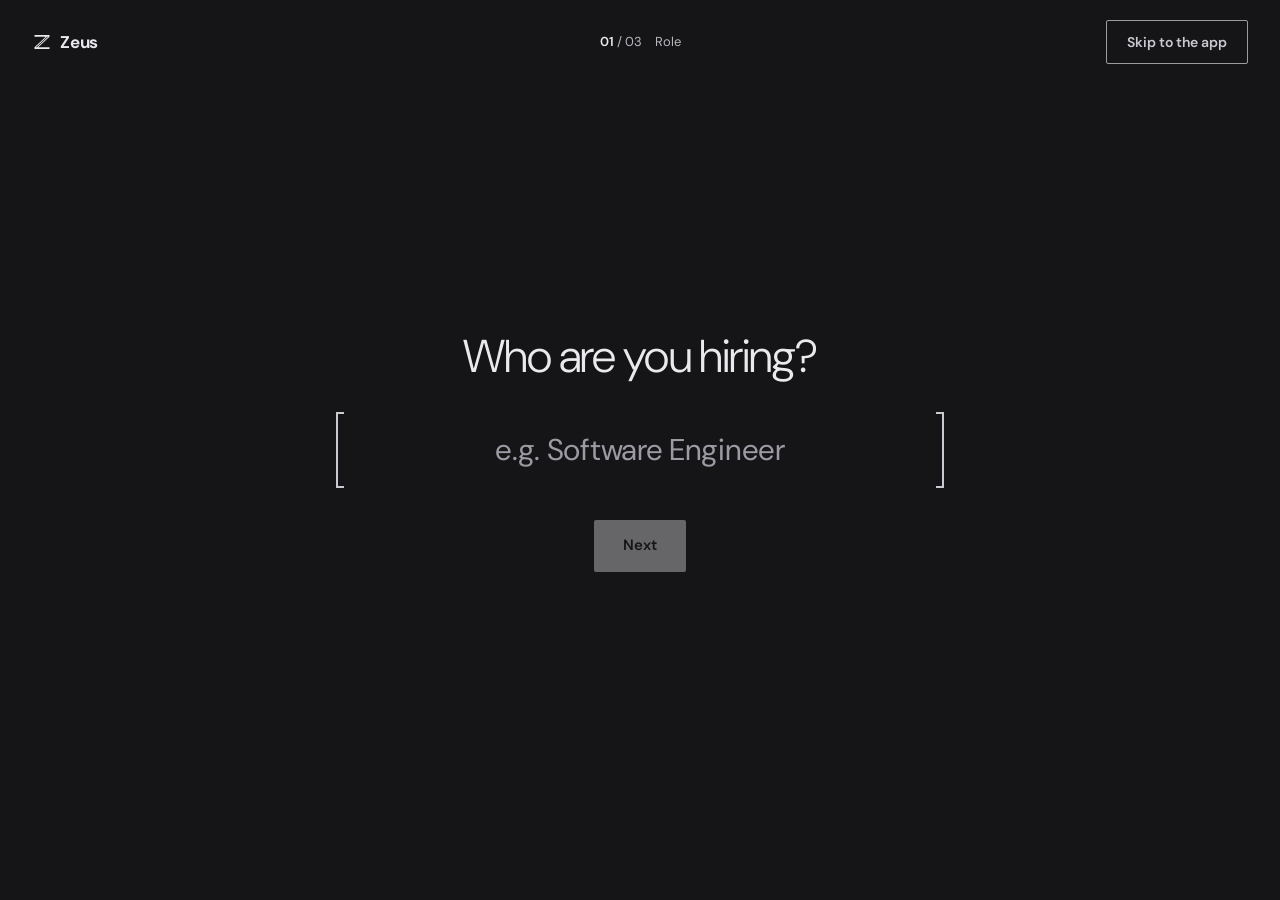
==== index.html @ 55a146e4 "Zeus from main ebb1ac1: drop jobs saved by older builds (keeps A16Z-7K2M, DEMO-4F9P) Co-Authored-By:" ====
<!doctype html>
<html lang="en">
  <head>
    <meta charset="UTF-8" />
    <meta name="viewport" content="width=device-width, initial-scale=1.0" />
    <title>Zeus</title>
    <meta name="description" content="Zeus ranks students for real roles from verified competition results." />
    <link rel="icon" href="data:image/svg+xml,%3Csvg xmlns='http://www.w3.org/2000/svg' viewBox='0 0 24 24'%3E%3Crect width='24' height='24' rx='6' fill='%2316171B'/%3E%3Cpath d='M3 3.5h18v2.25H3zM3 18.25h18v2.25H3zM16.5 5.75h1.61L4.61 18.25H3zM19.39 5.75H21L7.5 18.25H5.89z' fill='%23EFE9DD' transform='translate(2.4 2.4) scale(.8)'/%3E%3C/svg%3E" />
    <link rel="stylesheet" href="./fonts/fonts-0.css" />
    <!-- the four directions' fonts: Geist (1 Spec sheet), Inter Tight + IBM Plex Mono (2 Dossiers), JetBrains Mono with Archivo (3 Standings), Manrope (4 Portrait) -->
    <link rel="preconnect" href="https://fonts.googleapis.com" />
    <link rel="stylesheet" href="https://fonts.googleapis.com/css2?family=Geist:wght@300..700&family=Geist+Mono:wght@400..600&family=Inter+Tight:wght@400..700&family=IBM+Plex+Mono:wght@400;500;600&family=IBM+Plex+Sans:wght@300..700&family=JetBrains+Mono:wght@400..700&family=Manrope:wght@300..700&family=DM+Sans:wght@300..500&family=Tinos:wght@400;700&family=Libre+Caslon+Display&family=Hanken+Grotesk:wght@400..600&family=Newsreader:opsz,wght@6..72,400..600&family=Inter:wght@400..600&display=swap" />
    <!-- the theme before first paint: ?theme=light|dark, else the saved choice, else dark -->
    <script>(function () { var t = new URLSearchParams(location.search).get("theme"); try { t = t || localStorage.getItem("zeus:theme"); } catch (e) {} if (t === "light") document.documentElement.dataset.theme = "light"; })();</script>
    <script type="module" crossorigin src="./assets/main-O7niodDx.js"></script>
    <link rel="modulepreload" crossorigin href="./assets/palantir-BJCyMQAe.js">
    <link rel="modulepreload" crossorigin href="./assets/with-selector-Dp0eqFpl.js">
    <link rel="stylesheet" crossorigin href="./assets/main-LdvOX-15.css">
  </head>
  <body class="ap on-ink">
    <div id="root"></div>
  </body>
</html>
---- fonts/fonts-0.css ----
/* vietnamese */
@font-face {
  font-family: 'Archivo';
  font-style: normal;
  font-weight: 100 900;
  font-stretch: 62% 125%;
  font-display: swap;
  src: url(f0.woff2) format('woff2');
  unicode-range: U+0102-0103, U+0110-0111, U+0128-0129, U+0168-0169, U+01A0-01A1, U+01AF-01B0, U+0300-0301, U+0303-0304, U+0308-0309, U+0323, U+0329, U+1EA0-1EF9, U+20AB;
}
/* latin-ext */
@font-face {
  font-family: 'Archivo';
  font-style: normal;
  font-weight: 100 900;
  font-stretch: 62% 125%;
  font-display: swap;
  src: url(f1.woff2) format('woff2');
  unicode-range: U+0100-02BA, U+02BD-02C5, U+02C7-02CC, U+02CE-02D7, U+02DD-02FF, U+0304, U+0308, U+0329, U+1D00-1DBF, U+1E00-1E9F, U+1EF2-1EFF, U+2020, U+20A0-20AB, U+20AD-20C4, U+2113, U+2C60-2C7F, U+A720-A7FF;
}
/* latin */
@font-face {
  font-family: 'Archivo';
  font-style: normal;
  font-weight: 100 900;
  font-stretch: 62% 125%;
  font-display: swap;
  src: url(f2.woff2) format('woff2');
  unicode-range: U+0000-00FF, U+0131, U+0152-0153, U+02BB-02BC, U+02C6, U+02DA, U+02DC, U+0304, U+0308, U+0329, U+2000-206F, U+20AC, U+2122, U+2191, U+2193, U+2212, U+2215, U+FEFF, U+FFFD;
}
/* cyrillic-ext */
@font-face {
  font-family: 'Tinos';
  font-style: italic;
  font-weight: 400;
  font-display: swap;
  src: url(f3.woff2) format('woff2');
  unicode-range: U+0460-052F, U+1C80-1C8A, U+20B4, U+2DE0-2DFF, U+A640-A69F, U+FE2E-FE2F;
}
/* cyrillic */
@font-face {
  font-family: 'Tinos';
  font-style: italic;
  font-weight: 400;
  font-display: swap;
  src: url(f4.woff2) format('woff2');
  unicode-range: U+0301, U+0400-045F, U+0490-0491, U+04B0-04B1, U+2116;
}
/* greek-ext */
@font-face {
  font-family: 'Tinos';
  font-style: italic;
  font-weight: 400;
  font-display: swap;
  src: url(f5.woff2) format('woff2');
  unicode-range: U+1F00-1FFF;
}
/* greek */
@font-face {
  font-family: 'Tinos';
  font-style: italic;
  font-weight: 400;
  font-display: swap;
  src: url(f6.woff2) format('woff2');
  unicode-range: U+0370-0377, U+037A-037F, U+0384-038A, U+038C, U+038E-03A1, U+03A3-03FF;
}
/* hebrew */
@font-face {
  font-family: 'Tinos';
  font-style: italic;
  font-weight: 400;
  font-display: swap;
  src: url(f7.woff2) format('woff2');
  unicode-range: U+0307-0308, U+0590-05FF, U+200C-2010, U+20AA, U+25CC, U+FB1D-FB4F;
}
/* vietnamese */
@font-face {
  font-family: 'Tinos';
  font-style: italic;
  font-weight: 400;
  font-display: swap;
  src: url(f8.woff2) format('woff2');
  unicode-range: U+0102-0103, U+0110-0111, U+0128-0129, U+0168-0169, U+01A0-01A1, U+01AF-01B0, U+0300-0301, U+0303-0304, U+0308-0309, U+0323, U+0329, U+1EA0-1EF9, U+20AB;
}
/* latin-ext */
@font-face {
  font-family: 'Tinos';
  font-style: italic;
  font-weight: 400;
  font-display: swap;
  src: url(f9.woff2) format('woff2');
  unicode-range: U+0100-02BA, U+02BD-02C5, U+02C7-02CC, U+02CE-02D7, U+02DD-02FF, U+0304, U+0308, U+0329, U+1D00-1DBF, U+1E00-1E9F, U+1EF2-1EFF, U+2020, U+20A0-20AB, U+20AD-20C4, U+2113, U+2C60-2C7F, U+A720-A7FF;
}
/* latin */
@font-face {
  font-family: 'Tinos';
  font-style: italic;
  font-weight: 400;
  font-display: swap;
  src: url(f10.woff2) format('woff2');
  unicode-range: U+0000-00FF, U+0131, U+0152-0153, U+02BB-02BC, U+02C6, U+02DA, U+02DC, U+0304, U+0308, U+0329, U+2000-206F, U+20AC, U+2122, U+2191, U+2193, U+2212, U+2215, U+FEFF, U+FFFD;
}
/* cyrillic-ext */
@font-face {
  font-family: 'Tinos';
  font-style: normal;
  font-weight: 400;
  font-display: swap;
  src: url(f11.woff2) format('woff2');
  unicode-range: U+0460-052F, U+1C80-1C8A, U+20B4, U+2DE0-2DFF, U+A640-A69F, U+FE2E-FE2F;
}
/* cyrillic */
@font-face {
  font-family: 'Tinos';
  font-style: normal;
  font-weight: 400;
  font-display: swap;
  src: url(f12.woff2) format('woff2');
  unicode-range: U+0301, U+0400-045F, U+0490-0491, U+04B0-04B1, U+2116;
}
/* greek-ext */
@font-face {
  font-family: 'Tinos';
  font-style: normal;
  font-weight: 400;
  font-display: swap;
  src: url(f13.woff2) format('woff2');
  unicode-range: U+1F00-1FFF;
}
/* greek */
@font-face {
  font-family: 'Tinos';
  font-style: normal;
  font-weight: 400;
  font-display: swap;
  src: url(f14.woff2) format('woff2');
  unicode-range: U+0370-0377, U+037A-037F, U+0384-038A, U+038C, U+038E-03A1, U+03A3-03FF;
}
/* hebrew */
@font-face {
  font-family: 'Tinos';
  font-style: normal;
  font-weight: 400;
  font-display: swap;
  src: url(f15.woff2) format('woff2');
  unicode-range: U+0307-0308, U+0590-05FF, U+200C-2010, U+20AA, U+25CC, U+FB1D-FB4F;
}
/* vietnamese */
@font-face {
  font-family: 'Tinos';
  font-style: normal;
  font-weight: 400;
  font-display: swap;
  src: url(f16.woff2) format('woff2');
  unicode-range: U+0102-0103, U+0110-0111, U+0128-0129, U+0168-0169, U+01A0-01A1, U+01AF-01B0, U+0300-0301, U+0303-0304, U+0308-0309, U+0323, U+0329, U+1EA0-1EF9, U+20AB;
}
/* latin-ext */
@font-face {
  font-family: 'Tinos';
  font-style: normal;
  font-weight: 400;
  font-display: swap;
  src: url(f17.woff2) format('woff2');
  unicode-range: U+0100-02BA, U+02BD-02C5, U+02C7-02CC, U+02CE-02D7, U+02DD-02FF, U+0304, U+0308, U+0329, U+1D00-1DBF, U+1E00-1E9F, U+1EF2-1EFF, U+2020, U+20A0-20AB, U+20AD-20C4, U+2113, U+2C60-2C7F, U+A720-A7FF;
}
/* latin */
@font-face {
  font-family: 'Tinos';
  font-style: normal;
  font-weight: 400;
  font-display: swap;
  src: url(f18.woff2) format('woff2');
  unicode-range: U+0000-00FF, U+0131, U+0152-0153, U+02BB-02BC, U+02C6, U+02DA, U+02DC, U+0304, U+0308, U+0329, U+2000-206F, U+20AC, U+2122, U+2191, U+2193, U+2212, U+2215, U+FEFF, U+FFFD;
}
/* cyrillic-ext */
@font-face {
  font-family: 'Tinos';
  font-style: normal;
  font-weight: 700;
  font-display: swap;
  src: url(f19.woff2) format('woff2');
  unicode-range: U+0460-052F, U+1C80-1C8A, U+20B4, U+2DE0-2DFF, U+A640-A69F, U+FE2E-FE2F;
}
/* cyrillic */
@font-face {
  font-family: 'Tinos';
  font-style: normal;
  font-weight: 700;
  font-display: swap;
  src: url(f20.woff2) format('woff2');
  unicode-range: U+0301, U+0400-045F, U+0490-0491, U+04B0-04B1, U+2116;
}
/* greek-ext */
@font-face {
  font-family: 'Tinos';
  font-style: normal;
  font-weight: 700;
  font-display: swap;
  src: url(f21.woff2) format('woff2');
  unicode-range: U+1F00-1FFF;
}
/* greek */
@font-face {
  font-family: 'Tinos';
  font-style: normal;
  font-weight: 700;
  font-display: swap;
  src: url(f22.woff2) format('woff2');
  unicode-range: U+0370-0377, U+037A-037F, U+0384-038A, U+038C, U+038E-03A1, U+03A3-03FF;
}
/* hebrew */
@font-face {
  font-family: 'Tinos';
  font-style: normal;
  font-weight: 700;
  font-display: swap;
  src: url(f23.woff2) format('woff2');
  unicode-range: U+0307-0308, U+0590-05FF, U+200C-2010, U+20AA, U+25CC, U+FB1D-FB4F;
}
/* vietnamese */
@font-face {
  font-family: 'Tinos';
  font-style: normal;
  font-weight: 700;
  font-display: swap;
  src: url(f24.woff2) format('woff2');
  unicode-range: U+0102-0103, U+0110-0111, U+0128-0129, U+0168-0169, U+01A0-01A1, U+01AF-01B0, U+0300-0301, U+0303-0304, U+0308-0309, U+0323, U+0329, U+1EA0-1EF9, U+20AB;
}
/* latin-ext */
@font-face {
  font-family: 'Tinos';
  font-style: normal;
  font-weight: 700;
  font-display: swap;
  src: url(f25.woff2) format('woff2');
  unicode-range: U+0100-02BA, U+02BD-02C5, U+02C7-02CC, U+02CE-02D7, U+02DD-02FF, U+0304, U+0308, U+0329, U+1D00-1DBF, U+1E00-1E9F, U+1EF2-1EFF, U+2020, U+20A0-20AB, U+20AD-20C4, U+2113, U+2C60-2C7F, U+A720-A7FF;
}
/* latin */
@font-face {
  font-family: 'Tinos';
  font-style: normal;
  font-weight: 700;
  font-display: swap;
  src: url(f26.woff2) format('woff2');
  unicode-range: U+0000-00FF, U+0131, U+0152-0153, U+02BB-02BC, U+02C6, U+02DA, U+02DC, U+0304, U+0308, U+0329, U+2000-206F, U+20AC, U+2122, U+2191, U+2193, U+2212, U+2215, U+FEFF, U+FFFD;
}
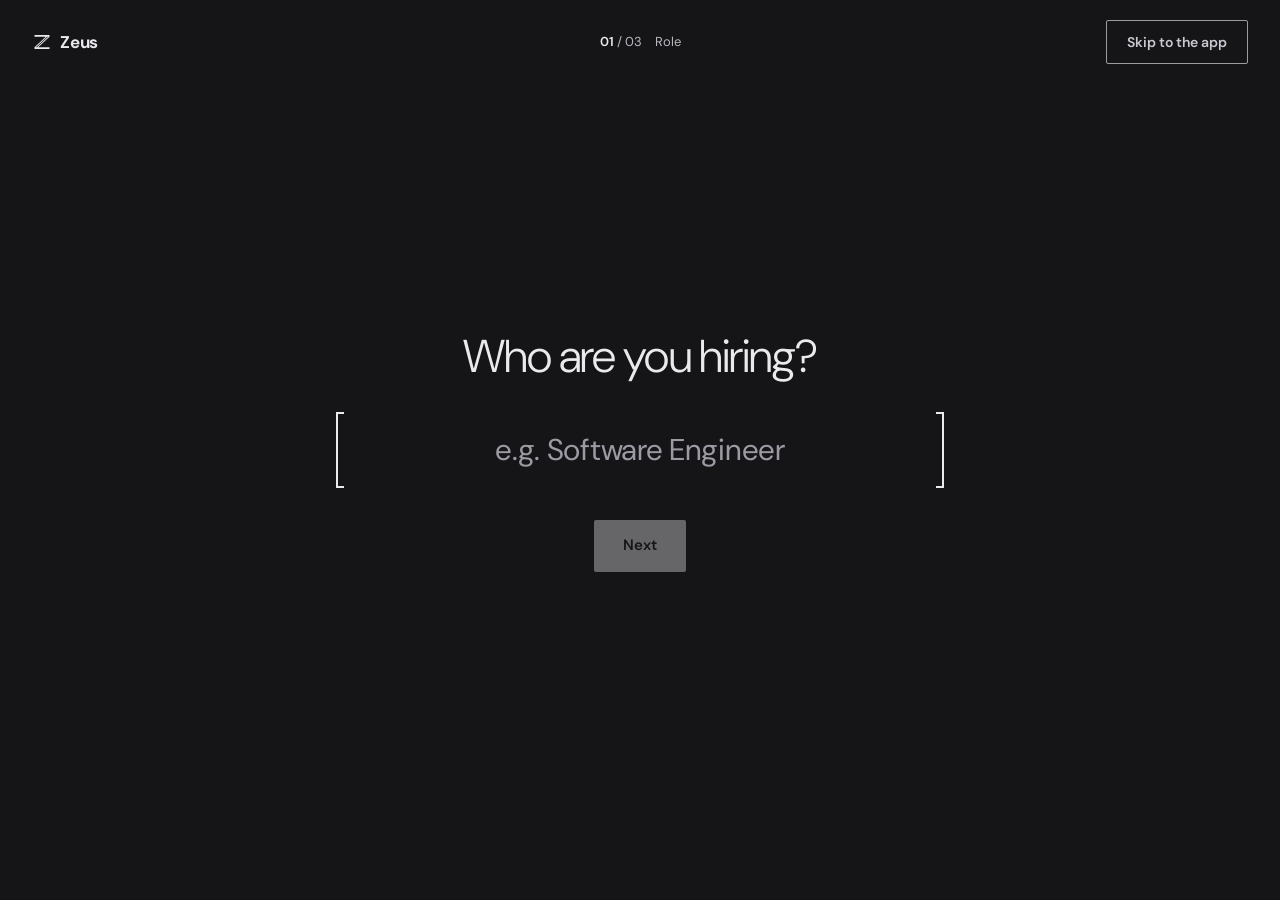
==== commit b7e98398: "Audrey's version from main ccac43c (keeps A16Z-7K2M, YC-8K3R, DEMO-4F9P) Co-Authored-By: Claude Opus" ====
--- a/index.html
+++ b/index.html
@@ -12,10 +12,10 @@
     <link rel="stylesheet" href="https://fonts.googleapis.com/css2?family=Geist:wght@300..700&family=Geist+Mono:wght@400..600&family=Inter+Tight:wght@400..700&family=IBM+Plex+Mono:wght@400;500;600&family=IBM+Plex+Sans:wght@300..700&family=JetBrains+Mono:wght@400..700&family=Manrope:wght@300..700&family=DM+Sans:wght@300..500&family=Tinos:wght@400;700&family=Libre+Caslon+Display&family=Hanken+Grotesk:wght@400..600&family=Newsreader:opsz,wght@6..72,400..600&family=Inter:wght@400..600&display=swap" />
     <!-- the theme before first paint: ?theme=light|dark, else the saved choice, else dark -->
     <script>(function () { var t = new URLSearchParams(location.search).get("theme"); try { t = t || localStorage.getItem("zeus:theme"); } catch (e) {} if (t === "light") document.documentElement.dataset.theme = "light"; })();</script>
-    <script type="module" crossorigin src="./assets/main-O7niodDx.js"></script>
+    <script type="module" crossorigin src="./assets/main-Bafzvbtc.js"></script>
     <link rel="modulepreload" crossorigin href="./assets/palantir-BJCyMQAe.js">
     <link rel="modulepreload" crossorigin href="./assets/with-selector-Dp0eqFpl.js">
-    <link rel="stylesheet" crossorigin href="./assets/main-LdvOX-15.css">
+    <link rel="stylesheet" crossorigin href="./assets/main-C3YNNhAx.css">
   </head>
   <body class="ap on-ink">
     <div id="root"></div>
